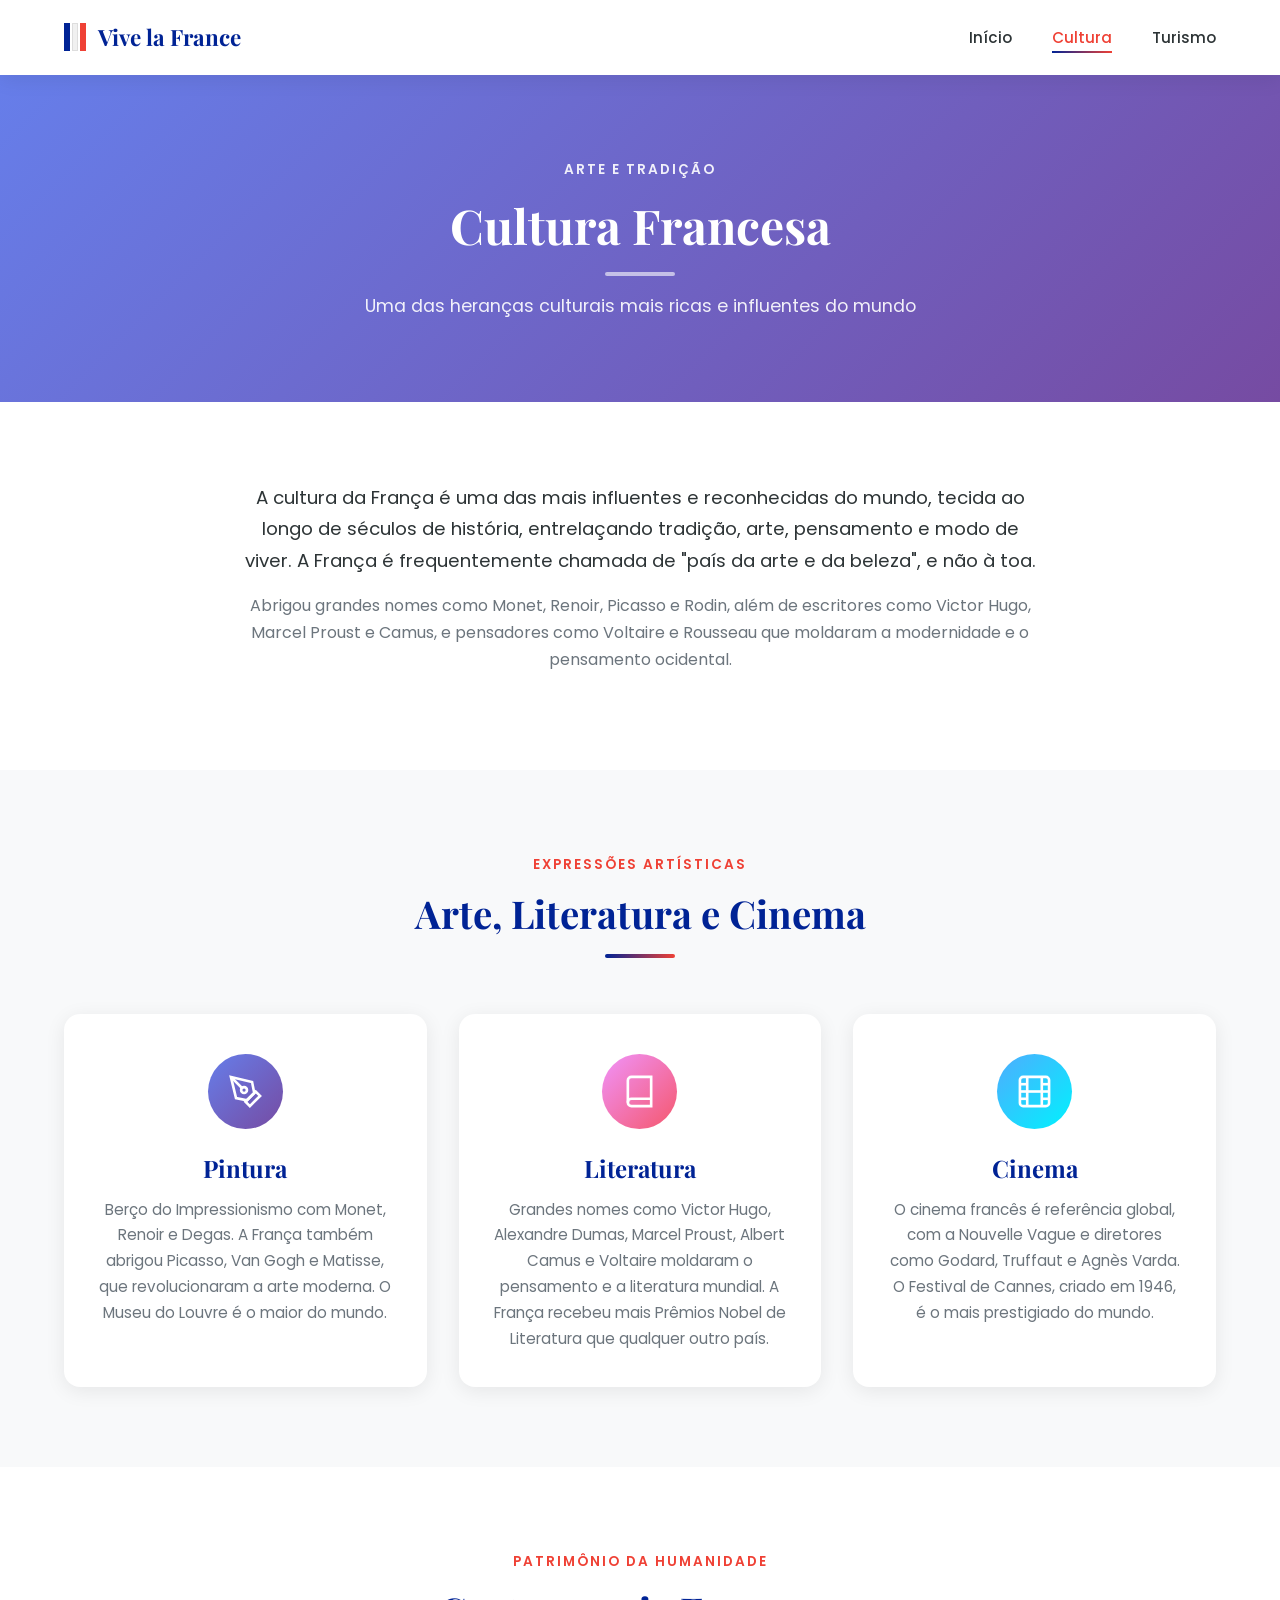
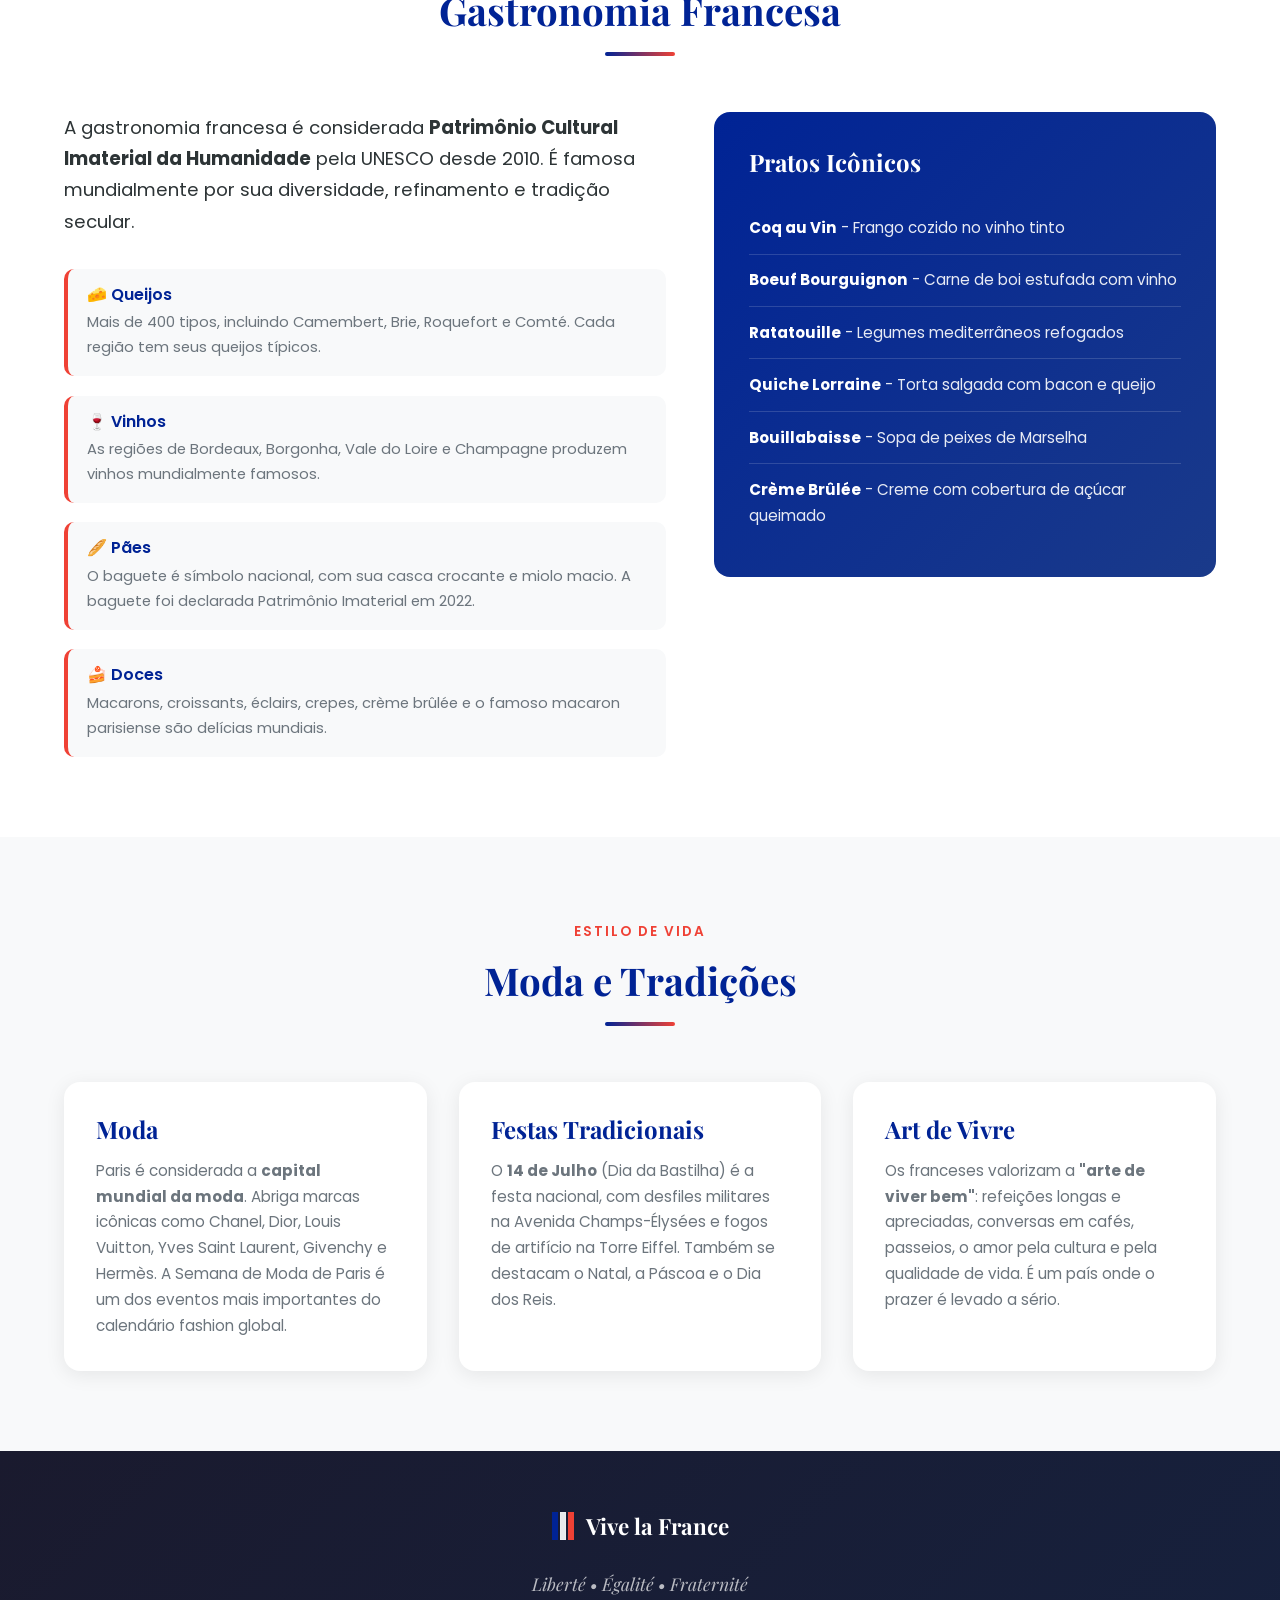
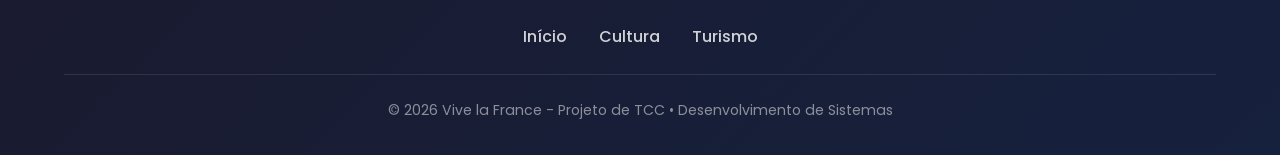
==== Depressão/cultura.html @ 51ecdbbf "Add files via upload" ====
<!DOCTYPE html>
<html lang="pt-BR">
<head>
    <meta charset="UTF-8">
    <meta http-equiv="X-UA-Compatible" content="IE=edge">
    <meta name="viewport" content="width=device-width, initial-scale=1.0">
    <title>Cultura Francesa - Vive la France</title>
    <link rel="stylesheet" href="index.css">
    <link href="https://fonts.googleapis.com/css2?family=Playfair+Display:wght@400;600;700&family=Poppins:wght@300;400;500;600&display=swap" rel="stylesheet">
</head>
<body>
    <!-- Navegação -->
    <nav class="navbar">
        <div class="nav-container">
            <div class="nav-logo">
                <div class="flag-stripes">
                    <span class="blue"></span>
                    <span class="white"></span>
                    <span class="red"></span>
                </div>
                <span class="logo-text">Vive la France</span>
            </div>
            <ul class="nav-menu">
                <li><a href="index.html">Início</a></li>
                <li><a href="cultura.html" class="active">Cultura</a></li>
                <li><a href="turismo.html">Turismo</a></li>
            </ul>
            <div class="hamburger">
                <span></span>
                <span></span>
                <span></span>
            </div>
        </div>
    </nav>

    <!-- Cabeçalho da página -->
    <header class="page-header cultura-header">
        <div class="container">
            <span class="section-tag">Arte e Tradição</span>
            <h1>Cultura Francesa</h1>
            <div class="divider"></div>
            <p class="page-subtitle">Uma das heranças culturais mais ricas e influentes do mundo</p>
        </div>
    </header>

    <!-- Introdução -->
    <section class="section">
        <div class="container">
            <div class="intro-text">
                <p class="lead">
                    A cultura da França é uma das mais influentes e reconhecidas do mundo, tecida ao longo 
                    de séculos de história, entrelaçando tradição, arte, pensamento e modo de viver. 
                    A França é frequentemente chamada de "país da arte e da beleza", e não à toa.
                </p>
                <p>
                    Abrigou grandes nomes como Monet, Renoir, Picasso e Rodin, além de escritores como 
                    Victor Hugo, Marcel Proust e Camus, e pensadores como Voltaire e Rousseau que moldaram 
                    a modernidade e o pensamento ocidental.
                </p>
            </div>
        </div>
    </section>

    <!-- Arte e Literatura -->
    <section class="section section-alt">
        <div class="container">
            <div class="section-header">
                <span class="section-tag">Expressões Artísticas</span>
                <h2>Arte, Literatura e Cinema</h2>
                <div class="divider"></div>
            </div>
            
            <div class="cultura-cards">
                <div class="cultura-card">
                    <div class="card-icon art-icon">
                        <svg viewBox="0 0 24 24" fill="none" stroke="currentColor" stroke-width="1.8">
                            <path d="M12 19l7-7 3 3-7 7-3-3z"/>
                            <path d="M18 13l-1.5-7.5L2 2l3.5 14.5L13 18l5-5z"/>
                            <path d="M2 2l7.586 7.586"/>
                            <circle cx="11" cy="11" r="2"/>
                        </svg>
                    </div>
                    <h3>Pintura</h3>
                    <p>Berço do Impressionismo com Monet, Renoir e Degas. A França também abrigou Picasso, 
                    Van Gogh e Matisse, que revolucionaram a arte moderna. O Museu do Louvre é o maior 
                    do mundo.</p>
                </div>
                
                <div class="cultura-card">
                    <div class="card-icon book-icon">
                        <svg viewBox="0 0 24 24" fill="none" stroke="currentColor" stroke-width="1.8">
                            <path d="M4 19.5A2.5 2.5 0 0 1 6.5 17H20"/>
                            <path d="M6.5 2H20v20H6.5A2.5 2.5 0 0 1 4 19.5v-15A2.5 2.5 0 0 1 6.5 2z"/>
                        </svg>
                    </div>
                    <h3>Literatura</h3>
                    <p>Grandes nomes como Victor Hugo, Alexandre Dumas, Marcel Proust, Albert Camus e 
                    Voltaire moldaram o pensamento e a literatura mundial. A França recebeu mais 
                    Prêmios Nobel de Literatura que qualquer outro país.</p>
                </div>
                
                <div class="cultura-card">
                    <div class="card-icon cinema-icon">
                        <svg viewBox="0 0 24 24" fill="none" stroke="currentColor" stroke-width="1.8">
                            <rect x="2" y="2" width="20" height="20" rx="2.18" ry="2.18"/>
                            <line x1="7" y1="2" x2="7" y2="22"/>
                            <line x1="17" y1="2" x2="17" y2="22"/>
                            <line x1="2" y1="12" x2="22" y2="12"/>
                            <line x1="2" y1="7" x2="7" y2="7"/>
                            <line x1="2" y1="17" x2="7" y2="17"/>
                            <line x1="17" y1="17" x2="22" y2="17"/>
                            <line x1="17" y1="7" x2="22" y2="7"/>
                        </svg>
                    </div>
                    <h3>Cinema</h3>
                    <p>O cinema francês é referência global, com a Nouvelle Vague e diretores como Godard, 
                    Truffaut e Agnès Varda. O Festival de Cannes, criado em 1946, é o mais prestigiado 
                    do mundo.</p>
                </div>
            </div>
        </div>
    </section>

    <!-- Gastronomia -->
    <section class="section gastronomia">
        <div class="container">
            <div class="section-header">
                <span class="section-tag">Patrimônio da Humanidade</span>
                <h2>Gastronomia Francesa</h2>
                <div class="divider"></div>
            </div>
            
            <div class="gastronomia-grid">
                <div class="gastronomia-text">
                    <p class="lead">
                        A gastronomia francesa é considerada <strong>Patrimônio Cultural Imaterial da Humanidade</strong> 
                        pela UNESCO desde 2010. É famosa mundialmente por sua diversidade, refinamento e 
                        tradição secular.
                    </p>
                    
                    <div class="gastronomia-lista">
                        <div class="gastro-item">
                            <h4>🧀 Queijos</h4>
                            <p>Mais de 400 tipos, incluindo Camembert, Brie, Roquefort e Comté. Cada região tem seus queijos típicos.</p>
                        </div>
                        <div class="gastro-item">
                            <h4>🍷 Vinhos</h4>
                            <p>As regiões de Bordeaux, Borgonha, Vale do Loire e Champagne produzem vinhos mundialmente famosos.</p>
                        </div>
                        <div class="gastro-item">
                            <h4>🥖 Pães</h4>
                            <p>O baguete é símbolo nacional, com sua casca crocante e miolo macio. A baguete foi declarada Patrimônio Imaterial em 2022.</p>
                        </div>
                        <div class="gastro-item">
                            <h4>🍰 Doces</h4>
                            <p>Macarons, croissants, éclairs, crepes, crème brûlée e o famoso macaron parisiense são delícias mundiais.</p>
                        </div>
                    </div>
                </div>
                
                <div class="gastronomia-highlight">
                    <div class="highlight-card">
                        <h3>Pratos Icônicos</h3>
                        <ul class="pratos-lista">
                            <li><strong>Coq au Vin</strong> - Frango cozido no vinho tinto</li>
                            <li><strong>Boeuf Bourguignon</strong> - Carne de boi estufada com vinho</li>
                            <li><strong>Ratatouille</strong> - Legumes mediterrâneos refogados</li>
                            <li><strong>Quiche Lorraine</strong> - Torta salgada com bacon e queijo</li>
                            <li><strong>Bouillabaisse</strong> - Sopa de peixes de Marselha</li>
                            <li><strong>Crème Brûlée</strong> - Creme com cobertura de açúcar queimado</li>
                        </ul>
                    </div>
                </div>
            </div>
        </div>
    </section>

    <!-- Moda e Tradições -->
    <section class="section section-alt">
        <div class="container">
            <div class="section-header">
                <span class="section-tag">Estilo de Vida</span>
                <h2>Moda e Tradições</h2>
                <div class="divider"></div>
            </div>
            
            <div class="tradicacoes-grid">
                <div class="tradicao-card">
                    <h3>Moda</h3>
                    <p>Paris é considerada a <strong>capital mundial da moda</strong>. Abriga marcas icônicas como 
                    Chanel, Dior, Louis Vuitton, Yves Saint Laurent, Givenchy e Hermès. A Semana de Moda 
                    de Paris é um dos eventos mais importantes do calendário fashion global.</p>
                </div>
                
                <div class="tradicao-card">
                    <h3>Festas Tradicionais</h3>
                    <p>O <strong>14 de Julho</strong> (Dia da Bastilha) é a festa nacional, com desfiles militares 
                    na Avenida Champs-Élysées e fogos de artifício na Torre Eiffel. Também se destacam o 
                    Natal, a Páscoa e o Dia dos Reis.</p>
                </div>
                
                <div class="tradicao-card">
                    <h3>Art de Vivre</h3>
                    <p>Os franceses valorizam a <strong>"arte de viver bem"</strong>: refeições longas e apreciadas, 
                    conversas em cafés, passeios, o amor pela cultura e pela qualidade de vida. 
                    É um país onde o prazer é levado a sério.</p>
                </div>
            </div>
        </div>
    </section>

    <!-- Rodapé -->
    <footer class="footer">
        <div class="container">
            <div class="footer-content">
                <div class="footer-logo">
                    <div class="flag-stripes">
                        <span class="blue"></span>
                        <span class="white"></span>
                        <span class="red"></span>
                    </div>
                    <span class="logo-text">Vive la France</span>
                </div>
                <p class="footer-motto">Liberté • Égalité • Fraternité</p>
                <div class="footer-links">
                    <a href="index.html">Início</a>
                    <a href="cultura.html">Cultura</a>
                    <a href="turismo.html">Turismo</a>
                </div>
                <p class="footer-copy">&copy; 2026 Vive la France - Projeto de TCC • Desenvolvimento de Sistemas</p>
            </div>
        </div>
    </footer>

    <script>
        const hamburger = document.querySelector('.hamburger');
        const navMenu = document.querySelector('.nav-menu');
        
        hamburger.addEventListener('click', () => {
            hamburger.classList.toggle('active');
            navMenu.classList.toggle('active');
        });

        document.querySelectorAll('.nav-menu a').forEach(link => {
            link.addEventListener('click', () => {
                hamburger.classList.remove('active');
                navMenu.classList.remove('active');
            });
        });

        const observerOptions = { threshold: 0.1, rootMargin: '0px 0px -50px 0px' };
        const observer = new IntersectionObserver((entries) => {
            entries.forEach(entry => {
                if (entry.isIntersecting) {
                    entry.target.style.opacity = '1';
                    entry.target.style.transform = 'translateY(0)';
                }
            });
        }, observerOptions);

        document.querySelectorAll('.section').forEach(section => {
            section.style.opacity = '0';
            section.style.transform = 'translateY(30px)';
            section.style.transition = 'opacity 0.8s ease, transform 0.8s ease';
            observer.observe(section);
        });
    </script>
</body>
</html>
---- Depressão/index.css ----
/* ============================================
   VARIÁVEIS E RESET
   ============================================ */
:root {
    --azul-franca: #002395;
    --azul-claro: #1a3a8a;
    --vermelho-franca: #EF4135;
    --vermelho-escuro: #c1351d;
    --branco: #FFFFFF;
    --cinza-claro: #f8f9fa;
    --cinza-medio: #e9ecef;
    --cinza-texto: #6c757d;
    --texto-escuro: #2d3436;
    --sombra: 0 10px 40px rgba(0, 0, 0, 0.1);
    --sombra-leve: 0 4px 20px rgba(0, 0, 0, 0.08);
    --transicao: all 0.4s cubic-bezier(0.4, 0, 0.2, 1);
}

* {
    margin: 0;
    padding: 0;
    box-sizing: border-box;
}

html {
    scroll-behavior: smooth;
}

body {
    font-family: 'Poppins', sans-serif;
    color: var(--texto-escuro);
    background-color: var(--branco);
    line-height: 1.7;
    overflow-x: hidden;
}

.container {
    max-width: 1200px;
    margin: 0 auto;
    padding: 0 24px;
}

/* ============================================
   TIPOGRAFIA
   ============================================ */
h1, h2, h3, h4 {
    font-family: 'Playfair Display', serif;
    font-weight: 700;
    line-height: 1.3;
    color: var(--azul-franca);
}

h1 { font-size: 3.8rem; }
h2 { font-size: 2.4rem; margin-bottom: 0.5rem; }
h3 { font-size: 1.5rem; }
h4 { font-size: 1.1rem; }

p {
    color: var(--cinza-texto);
    margin-bottom: 1rem;
}

.lead {
    font-size: 1.15rem;
    color: var(--texto-escuro);
    font-weight: 400;
}

/* ============================================
   NAVEGAÇÃO
   ============================================ */
.navbar {
    position: fixed;
    top: 0;
    left: 0;
    right: 0;
    z-index: 1000;
    background: rgba(255, 255, 255, 0.98);
    backdrop-filter: blur(10px);
    box-shadow: var(--sombra-leve);
    transition: var(--transicao);
}

.nav-container {
    max-width: 1200px;
    margin: 0 auto;
    padding: 0 24px;
    display: flex;
    justify-content: space-between;
    align-items: center;
    height: 75px;
}

.nav-logo {
    display: flex;
    align-items: center;
    gap: 12px;
    text-decoration: none;
}

.flag-stripes {
    display: flex;
    gap: 2px;
}

.flag-stripes span {
    width: 6px;
    height: 28px;
    display: block;
}

.flag-stripes .blue { background: var(--azul-franca); }
.flag-stripes .white { background: #f0f0f0; border: 1px solid #ddd; }
.flag-stripes .red { background: var(--vermelho-franca); }

.logo-text {
    font-family: 'Playfair Display', serif;
    font-size: 1.4rem;
    font-weight: 700;
    color: var(--azul-franca);
}

.nav-menu {
    display: flex;
    list-style: none;
    gap: 2.5rem;
    align-items: center;
}

.nav-menu a {
    text-decoration: none;
    color: var(--texto-escuro);
    font-weight: 500;
    font-size: 0.95rem;
    position: relative;
    padding: 5px 0;
    transition: var(--transicao);
}

.nav-menu a::after {
    content: '';
    position: absolute;
    bottom: 0;
    left: 0;
    width: 0;
    height: 2px;
    background: linear-gradient(90deg, var(--azul-franca), var(--vermelho-franca));
    transition: var(--transicao);
}

.nav-menu a:hover,
.nav-menu a.active {
    color: var(--vermelho-franca);
}

.nav-menu a:hover::after,
.nav-menu a.active::after {
    width: 100%;
}

.hamburger {
    display: none;
    flex-direction: column;
    gap: 5px;
    cursor: pointer;
    padding: 5px;
}

.hamburger span {
    width: 28px;
    height: 3px;
    background: var(--azul-franca);
    border-radius: 3px;
    transition: var(--transicao);
}

.hamburger.active span:nth-child(1) {
    transform: rotate(45deg) translate(6px, 6px);
}

.hamburger.active span:nth-child(2) {
    opacity: 0;
}

.hamburger.active span:nth-child(3) {
    transform: rotate(-45deg) translate(6px, -6px);
}

/* ============================================
   HERO - PÁGINA INICIAL
   ============================================ */
.hero {
    position: relative;
    height: 100vh;
    min-height: 650px;
    display: flex;
    align-items: center;
    justify-content: center;
    text-align: center;
    overflow: hidden;
    margin-top: 75px;
}

.hero-bg {
    position: absolute;
    top: 0;
    left: 0;
    right: 0;
    bottom: 0;
    background: linear-gradient(135deg, var(--azul-franca) 0%, var(--azul-claro) 50%, var(--vermelho-franca) 100%);
    z-index: 1;
}

.hero-pattern {
    position: absolute;
    top: 0;
    left: 0;
    right: 0;
    bottom: 0;
    background-image: url("data:image/svg+xml,%3Csvg width='60' height='60' viewBox='0 0 60 60' xmlns='http://www.w3.org/2000/svg'%3E%3Cg fill='none' fill-rule='evenodd'%3E%3Cg fill='%23ffffff' fill-opacity='0.08'%3E%3Cpath d='M36 34v-4h-2v4h-4v2h4v4h2v-4h4v-2h-4zm0-30V0h-2v4h-4v2h4v4h2V6h4V4h-4zM6 34v-4H4v4H0v2h4v4h2v-4h4v-2H6zM6 4V0H4v4H0v2h4v4h2V6h4V4H6z'/%3E%3C/g%3E%3C/g%3E%3C/svg%3E");
    z-index: 2;
}

.hero-content {
    position: relative;
    z-index: 3;
    color: var(--branco);
    padding: 0 24px;
    max-width: 800px;
    animation: fadeInUp 1s ease;
}

.hero-eyebrow {
    font-family: 'Playfair Display', serif;
    font-size: 1.2rem;
    font-style: italic;
    opacity: 0.9;
    margin-bottom: 1rem;
    letter-spacing: 2px;
}

.hero h1 {
    color: var(--branco);
    font-size: 5rem;
    margin-bottom: 0.5rem;
    text-shadow: 0 4px 20px rgba(0, 0, 0, 0.2);
}

.hero-motto {
    font-family: 'Playfair Display', serif;
    font-size: 1.6rem;
    font-style: italic;
    color: var(--branco);
    opacity: 0.95;
    margin-bottom: 1.5rem;
    letter-spacing: 1px;
}

.hero-description {
    font-size: 1.15rem;
    color: var(--branco);
    opacity: 0.9;
    margin-bottom: 2.5rem;
    max-width: 600px;
    margin-left: auto;
    margin-right: auto;
}

.hero-buttons {
    display: flex;
    gap: 1rem;
    justify-content: center;
    flex-wrap: wrap;
}

.btn {
    display: inline-block;
    padding: 14px 36px;
    border-radius: 50px;
    text-decoration: none;
    font-weight: 500;
    font-size: 1rem;
    transition: var(--transicao);
    cursor: pointer;
    border: 2px solid transparent;
}

.btn-primary {
    background: var(--branco);
    color: var(--azul-franca);
}

.btn-primary:hover {
    transform: translateY(-3px);
    box-shadow: 0 10px 30px rgba(0, 0, 0, 0.2);
}

.btn-outline {
    background: transparent;
    color: var(--branco);
    border-color: var(--branco);
}

.btn-outline:hover {
    background: var(--branco);
    color: var(--azul-franca);
    transform: translateY(-3px);
}

.scroll-indicator {
    position: absolute;
    bottom: 30px;
    left: 50%;
    transform: translateX(-50%);
    z-index: 3;
    animation: bounce 2s infinite;
}

.scroll-indicator span {
    display: block;
    width: 25px;
    height: 40px;
    border: 2px solid var(--branco);
    border-radius: 25px;
    position: relative;
}

.scroll-indicator span::before {
    content: '';
    position: absolute;
    top: 8px;
    left: 50%;
    transform: translateX(-50%);
    width: 4px;
    height: 8px;
    background: var(--branco);
    border-radius: 2px;
    animation: scroll 1.5s infinite;
}

/* ============================================
   CABEÇALHOS DAS OUTRAS PÁGINAS
   ============================================ */
.page-header {
    margin-top: 75px;
    padding: 5rem 0 4rem;
    text-align: center;
    position: relative;
    overflow: hidden;
}

.cultura-header {
    background: linear-gradient(135deg, #667eea 0%, #764ba2 100%);
}

.turismo-header {
    background: linear-gradient(135deg, #11998e 0%, #38ef7d 100%);
}

.page-header .section-tag {
    color: rgba(255, 255, 255, 0.9);
}

.page-header h1 {
    color: var(--branco);
    font-size: 3rem;
}

.page-header .divider {
    background: var(--branco);
    opacity: 0.6;
}

.page-subtitle {
    color: rgba(255, 255, 255, 0.9);
    font-size: 1.1rem;
    margin-top: 1rem;
    max-width: 600px;
    margin-left: auto;
    margin-right: auto;
}

/* ============================================
   SEÇÕES GERAIS
   ============================================ */
.section {
    padding: 5rem 0;
}

.section-alt {
    background: var(--cinza-claro);
}

.section-header {
    text-align: center;
    margin-bottom: 3.5rem;
}

.section-tag {
    display: inline-block;
    font-size: 0.85rem;
    font-weight: 600;
    text-transform: uppercase;
    letter-spacing: 2px;
    color: var(--vermelho-franca);
    margin-bottom: 0.8rem;
}

.divider {
    width: 70px;
    height: 4px;
    background: linear-gradient(90deg, var(--azul-franca), var(--vermelho-franca));
    margin: 1rem auto;
    border-radius: 2px;
}

.divider-left {
    width: 60px;
    height: 3px;
    background: linear-gradient(90deg, var(--azul-franca), var(--vermelho-franca));
    margin: 0.8rem 0 1.5rem;
    border-radius: 2px;
}

.intro-text {
    max-width: 800px;
    margin: 0 auto;
    text-align: center;
}

/* ============================================
   SOBRE - PÁGINA INICIAL
   ============================================ */
.sobre-grid {
    display: grid;
    grid-template-columns: 1.2fr 1fr;
    gap: 4rem;
    align-items: center;
}

.dados-pais {
    display: grid;
    grid-template-columns: 1fr 1fr;
    gap: 1.2rem;
}

.dado-card {
    display: flex;
    align-items: center;
    gap: 1rem;
    padding: 1.3rem;
    background: var(--branco);
    border-radius: 12px;
    box-shadow: var(--sombra-leve);
    border-left: 4px solid var(--azul-franca);
    transition: var(--transicao);
}

.dado-card:hover {
    transform: translateY(-5px);
    box-shadow: var(--sombra);
    border-left-color: var(--vermelho-franca);
}

.dado-icon {
    width: 45px;
    height: 45px;
    min-width: 45px;
    background: linear-gradient(135deg, var(--azul-franca), var(--vermelho-franca));
    border-radius: 10px;
    display: flex;
    align-items: center;
    justify-content: center;
    color: var(--branco);
}

.dado-icon svg {
    width: 22px;
    height: 22px;
}

.dado-info h4 {
    color: var(--cinza-texto);
    font-size: 0.8rem;
    text-transform: uppercase;
    letter-spacing: 0.5px;
    margin-bottom: 0.2rem;
    font-family: 'Poppins', sans-serif;
    font-weight: 500;
}

.dado-info p {
    margin: 0;
    color: var(--texto-escuro);
    font-weight: 600;
    font-size: 1.05rem;
}

/* ============================================
   TIMELINE DE HISTÓRIA
   ============================================ */
.timeline {
    position: relative;
    max-width: 900px;
    margin: 0 auto;
}

.timeline::before {
    content: '';
    position: absolute;
    left: 50%;
    transform: translateX(-50%);
    width: 3px;
    height: 100%;
    background: linear-gradient(180deg, var(--azul-franca), var(--vermelho-franca));
}

.timeline-item {
    position: relative;
    width: 50%;
    padding: 0 2.5rem 3rem;
}

.timeline-item.left {
    left: 0;
    text-align: right;
}

.timeline-item.right {
    left: 50%;
}

.timeline-item::before {
    content: '';
    position: absolute;
    top: 15px;
    width: 18px;
    height: 18px;
    background: var(--branco);
    border: 4px solid var(--azul-franca);
    border-radius: 50%;
    z-index: 1;
}

.timeline-item.left::before {
    right: -9px;
}

.timeline-item.right::before {
    left: -9px;
}

.timeline-content {
    background: var(--branco);
    padding: 1.8rem;
    border-radius: 12px;
    box-shadow: var(--sombra-leve);
    transition: var(--transicao);
}

.timeline-content:hover {
    transform: translateY(-5px);
    box-shadow: var(--sombra);
}

.timeline-year {
    display: inline-block;
    font-family: 'Playfair Display', serif;
    font-size: 1.5rem;
    font-weight: 700;
    color: var(--vermelho-franca);
    margin-bottom: 0.5rem;
}

.timeline-content h3 {
    font-size: 1.25rem;
    margin-bottom: 0.5rem;
}

.timeline-content p {
    margin: 0;
    font-size: 0.95rem;
}

/* ============================================
   CARDS DE EXPLORAÇÃO
   ============================================ */
.explore-cards {
    display: grid;
    grid-template-columns: 1fr 1fr;
    gap: 2rem;
}

.explore-card {
    position: relative;
    height: 320px;
    border-radius: 16px;
    overflow: hidden;
    text-decoration: none;
    color: var(--branco);
    display: flex;
    align-items: flex-end;
    transition: var(--transicao);
}

.explore-card:hover {
    transform: translateY(-8px);
    box-shadow: 0 20px 50px rgba(0, 0, 0, 0.2);
}

.cultura-card {
    background: linear-gradient(135deg, #667eea 0%, #764ba2 100%);
}

.turismo-card {
    background: linear-gradient(135deg, #f093fb 0%, #f5576c 100%);
}

.explore-overlay {
    position: absolute;
    top: 0;
    left: 0;
    right: 0;
    bottom: 0;
    background: url("data:image/svg+xml,%3Csvg width='60' height='60' viewBox='0 0 60 60' xmlns='http://www.w3.org/2000/svg'%3E%3Cg fill='none' fill-rule='evenodd'%3E%3Cg fill='%23ffffff' fill-opacity='0.08'%3E%3Cpath d='M36 34v-4h-2v4h-4v2h4v4h2v-4h4v-2h-4zm0-30V0h-2v4h-4v2h4v4h2V6h4V4h-4zM6 34v-4H4v4H0v2h4v4h2v-4h4v-2H6zM6 4V0H4v4H0v2h4v4h2V6h4V4H6z'/%3E%3C/g%3E%3C/g%3E%3C/svg%3E");
}

.explore-content {
    position: relative;
    z-index: 2;
    padding: 2.5rem;
}

.explore-icon {
    width: 60px;
    height: 60px;
    background: rgba(255, 255, 255, 0.2);
    border-radius: 50%;
    display: flex;
    align-items: center;
    justify-content: center;
    margin-bottom: 1.2rem;
    backdrop-filter: blur(10px);
}

.explore-icon svg {
    width: 28px;
    height: 28px;
    color: var(--branco);
}

.explore-content h3 {
    color: var(--branco);
    font-size: 1.8rem;
    margin-bottom: 0.5rem;
}

.explore-content p {
    color: rgba(255, 255, 255, 0.9);
    margin-bottom: 1rem;
}

.explore-link {
    display: inline-block;
    font-weight: 500;
    color: var(--branco);
    transition: var(--transicao);
}

.explore-card:hover .explore-link {
    transform: translateX(5px);
}

/* ============================================
   CULTURA - CARDS
   ============================================ */
.cultura-cards {
    display: grid;
    grid-template-columns: repeat(3, 1fr);
    gap: 2rem;
}

.cultura-card {
    background: var(--branco);
    padding: 2.2rem;
    border-radius: 16px;
    box-shadow: var(--sombra-leve);
    text-align: center;
    transition: var(--transicao);
    border-top: 4px solid transparent;
}

.cultura-card:hover {
    transform: translateY(-8px);
    box-shadow: var(--sombra);
    border-top-color: var(--vermelho-franca);
}

.card-icon {
    width: 75px;
    height: 75px;
    margin: 0 auto 1.5rem;
    border-radius: 50%;
    display: flex;
    align-items: center;
    justify-content: center;
    color: var(--branco);
}

.card-icon svg {
    width: 35px;
    height: 35px;
}

.art-icon { background: linear-gradient(135deg, #667eea, #764ba2); }
.book-icon { background: linear-gradient(135deg, #f093fb, #f5576c); }
.cinema-icon { background: linear-gradient(135deg, #4facfe, #00f2fe); }

.cultura-card h3 {
    margin-bottom: 0.8rem;
}

.cultura-card p {
    margin: 0;
    font-size: 0.95rem;
}

/* ============================================
   GASTRONOMIA
   ============================================ */
.gastronomia-grid {
    display: grid;
    grid-template-columns: 1.2fr 1fr;
    gap: 3rem;
    align-items: start;
}

.gastronomia-lista {
    margin-top: 2rem;
    display: grid;
    gap: 1.2rem;
}

.gastro-item {
    padding: 1rem 1.2rem;
    background: var(--cinza-claro);
    border-radius: 10px;
    border-left: 4px solid var(--vermelho-franca);
    transition: var(--transicao);
}

.gastro-item:hover {
    transform: translateX(5px);
    background: var(--cinza-medio);
}

.gastro-item h4 {
    color: var(--azul-franca);
    margin-bottom: 0.3rem;
    font-family: 'Poppins', sans-serif;
    font-size: 1rem;
    font-weight: 600;
}

.gastro-item p {
    margin: 0;
    font-size: 0.92rem;
}

.highlight-card {
    background: linear-gradient(135deg, var(--azul-franca), var(--azul-claro));
    padding: 2.2rem;
    border-radius: 16px;
    color: var(--branco);
    position: sticky;
    top: 100px;
}

.highlight-card h3 {
    color: var(--branco);
    font-size: 1.5rem;
    margin-bottom: 1.5rem;
}

.pratos-lista {
    list-style: none;
}

.pratos-lista li {
    padding: 0.8rem 0;
    border-bottom: 1px solid rgba(255, 255, 255, 0.15);
    color: rgba(255, 255, 255, 0.9);
    font-size: 0.95rem;
}

.pratos-lista li:last-child {
    border-bottom: none;
}

.pratos-lista strong {
    color: var(--branco);
}

/* ============================================
   TRADIÇÕES
   ============================================ */
.tradicacoes-grid {
    display: grid;
    grid-template-columns: repeat(3, 1fr);
    gap: 2rem;
}

.tradicao-card {
    background: var(--branco);
    padding: 2rem;
    border-radius: 16px;
    box-shadow: var(--sombra-leve);
    transition: var(--transicao);
    position: relative;
    overflow: hidden;
}

.tradicao-card::before {
    content: '';
    position: absolute;
    top: 0;
    left: 0;
    width: 100%;
    height: 4px;
    background: linear-gradient(90deg, var(--azul-franca), var(--vermelho-franca));
    transform: scaleX(0);
    transition: var(--transicao);
}

.tradicao-card:hover::before {
    transform: scaleX(1);
}

.tradicao-card:hover {
    transform: translateY(-5px);
    box-shadow: var(--sombra);
}

.tradicao-card h3 {
    margin-bottom: 0.8rem;
}

.tradicao-card p {
    margin: 0;
    font-size: 0.95rem;
}

/* ============================================
   PONTOS TURÍSTICOS
   ============================================ */
.ponto-grid {
    display: grid;
    grid-template-columns: 1fr 1fr;
    gap: 3rem;
    align-items: center;
}

.ponto-grid.reverse {
    direction: rtl;
}

.ponto-grid.reverse > * {
    direction: ltr;
}

.ponto-imagem {
    position: relative;
    height: 380px;
    border-radius: 20px;
    display: flex;
    align-items: center;
    justify-content: center;
    overflow: hidden;
    box-shadow: var(--sombra);
}

.eiffel-bg { background: linear-gradient(135deg, #e8f4f8, #d4e8f0); }
.louvre-bg { background: linear-gradient(135deg, #f5f0e8, #ebe0cc); }
.versailles-bg { background: linear-gradient(135deg, #fff8e1, #ffecb3); }
.mont-bg { background: linear-gradient(135deg, #e3f2fd, #bbdefb); }
.riviera-bg { background: linear-gradient(135deg, #fff3e0, #ffe0b2); }
.lavanda-bg { background: linear-gradient(135deg, #f3e5f5, #e1bee7); }

.ponto-svg {
    width: 80%;
    height: 80%;
    max-width: 350px;
}

.ponto-numero {
    position: absolute;
    top: 20px;
    left: 25px;
    font-family: 'Playfair Display', serif;
    font-size: 3.5rem;
    font-weight: 700;
    color: var(--branco);
    opacity: 0.4;
    text-shadow: 0 2px 10px rgba(0, 0, 0, 0.1);
    line-height: 1;
}

.ponto-conteudo h2 {
    color: var(--azul-franca);
}

.ponto-dados {
    display: grid;
    grid-template-columns: repeat(3, 1fr);
    gap: 1rem;
    margin-top: 1.8rem;
    padding-top: 1.5rem;
    border-top: 2px solid var(--cinza-medio);
}

.ponto-dados .dado {
    text-align: center;
    padding: 0.8rem;
    background: var(--cinza-claro);
    border-radius: 10px;
    transition: var(--transicao);
}

.ponto-dados .dado:hover {
    background: var(--cinza-medio);
    transform: translateY(-3px);
}

.ponto-dados .dado span {
    font-size: 1.4rem;
    display: block;
    margin-bottom: 0.3rem;
}

.ponto-dados .dado strong {
    color: var(--azul-franca);
    font-size: 0.85rem;
    font-weight: 600;
}

/* ============================================
   RODAPÉ
   ============================================ */
.footer {
    background: linear-gradient(135deg, #1a1a2e 0%, #16213e 100%);
    color: var(--branco);
    padding: 3.5rem 0 2rem;
}

.footer-content {
    text-align: center;
}

.footer-logo {
    display: flex;
    align-items: center;
    justify-content: center;
    gap: 12px;
    margin-bottom: 1.5rem;
}

.footer-logo .logo-text {
    color: var(--branco);
}

.footer-logo .flag-stripes .white {
    border-color: rgba(255, 255, 255, 0.2);
    background: rgba(255, 255, 255, 0.9);
}

.footer-motto {
    font-family: 'Playfair Display', serif;
    font-style: italic;
    font-size: 1.1rem;
    color: rgba(255, 255, 255, 0.7);
    margin-bottom: 1.5rem;
}

.footer-links {
    display: flex;
    justify-content: center;
    gap: 2rem;
    margin-bottom: 1.5rem;
}

.footer-links a {
    color: rgba(255, 255, 255, 0.8);
    text-decoration: none;
    font-weight: 500;
    transition: var(--transicao);
}

.footer-links a:hover {
    color: var(--branco);
    transform: translateY(-2px);
}

.footer-copy {
    color: rgba(255, 255, 255, 0.5);
    font-size: 0.88rem;
    margin: 0;
    padding-top: 1.5rem;
    border-top: 1px solid rgba(255, 255, 255, 0.1);
}

/* ============================================
   ANIMAÇÕES
   ============================================ */
@keyframes fadeInUp {
    from {
        opacity: 0;
        transform: translateY(30px);
    }
    to {
        opacity: 1;
        transform: translateY(0);
    }
}

@keyframes bounce {
    0%, 20%, 50%, 80%, 100% {
        transform: translateX(-50%) translateY(0);
    }
    40% {
        transform: translateX(-50%) translateY(-10px);
    }
    60% {
        transform: translateX(-50%) translateY(-5px);
    }
}

@keyframes scroll {
    0% {
        opacity: 1;
        transform: translateX(-50%) translateY(0);
    }
    100% {
        opacity: 0;
        transform: translateX(-50%) translateY(15px);
    }
}

/* ============================================
   RESPONSIVO
   ============================================ */
@media (max-width: 1024px) {
    h1 { font-size: 3rem; }
    .hero h1 { font-size: 4rem; }
    
    .sobre-grid,
    .gastronomia-grid,
    .ponto-grid {
        grid-template-columns: 1fr;
        gap: 2.5rem;
    }
    
    .ponto-grid.reverse {
        direction: ltr;
    }
    
    .cultura-cards,
    .tradicacoes-grid {
        grid-template-columns: repeat(2, 1fr);
    }
    
    .explore-cards {
        grid-template-columns: 1fr;
    }
    
    .highlight-card {
        position: static;
    }
}

@media (max-width: 768px) {
    .hamburger {
        display: flex;
    }
    
    .nav-menu {
        position: fixed;
        top: 75px;
        left: 0;
        right: 0;
        background: var(--branco);
        flex-direction: column;
        gap: 0;
        padding: 1rem 0;
        box-shadow: var(--sombra);
        transform: translateY(-150%);
        transition: var(--transicao);
    }
    
    .nav-menu.active {
        transform: translateY(0);
    }
    
    .nav-menu li {
        width: 100%;
        text-align: center;
    }
    
    .nav-menu a {
        display: block;
        padding: 1rem;
    }
    
    .hero {
        height: auto;
        min-height: 100vh;
        padding: 4rem 0;
    }
    
    .hero h1 { font-size: 3rem; }
    .hero-motto { font-size: 1.2rem; }
    
    .page-header h1 { font-size: 2.2rem; }
    
    .section { padding: 3.5rem 0; }
    
    .timeline::before {
        left: 20px;
    }
    
    .timeline-item {
        width: 100%;
        left: 0 !important;
        text-align: left !important;
        padding-left: 3.5rem;
        padding-right: 0;
    }
    
    .timeline-item::before {
        left: 11px !important;
        right: auto !important;
    }
    
    .dados-pais {
        grid-template-columns: 1fr 1fr;
    }
    
    .cultura-cards,
    .tradicacoes-grid {
        grid-template-columns: 1fr;
    }
    
    .ponto-imagem {
        height: 280px;
    }
    
    .ponto-dados {
        grid-template-columns: 1fr;
    }
    
    .hero-buttons {
        flex-direction: column;
        align-items: center;
    }
    
    .btn {
        width: 100%;
        max-width: 280px;
        text-align: center;
    }
}

@media (max-width: 480px) {
    .hero h1 { font-size: 2.4rem; }
    h2 { font-size: 1.9rem; }
    
    .dados-pais {
        grid-template-columns: 1fr;
    }
    
    .footer-links {
        flex-direction: column;
        gap: 0.8rem;
    }
    
    .ponto-numero {
        font-size: 2.5rem;
    }
}
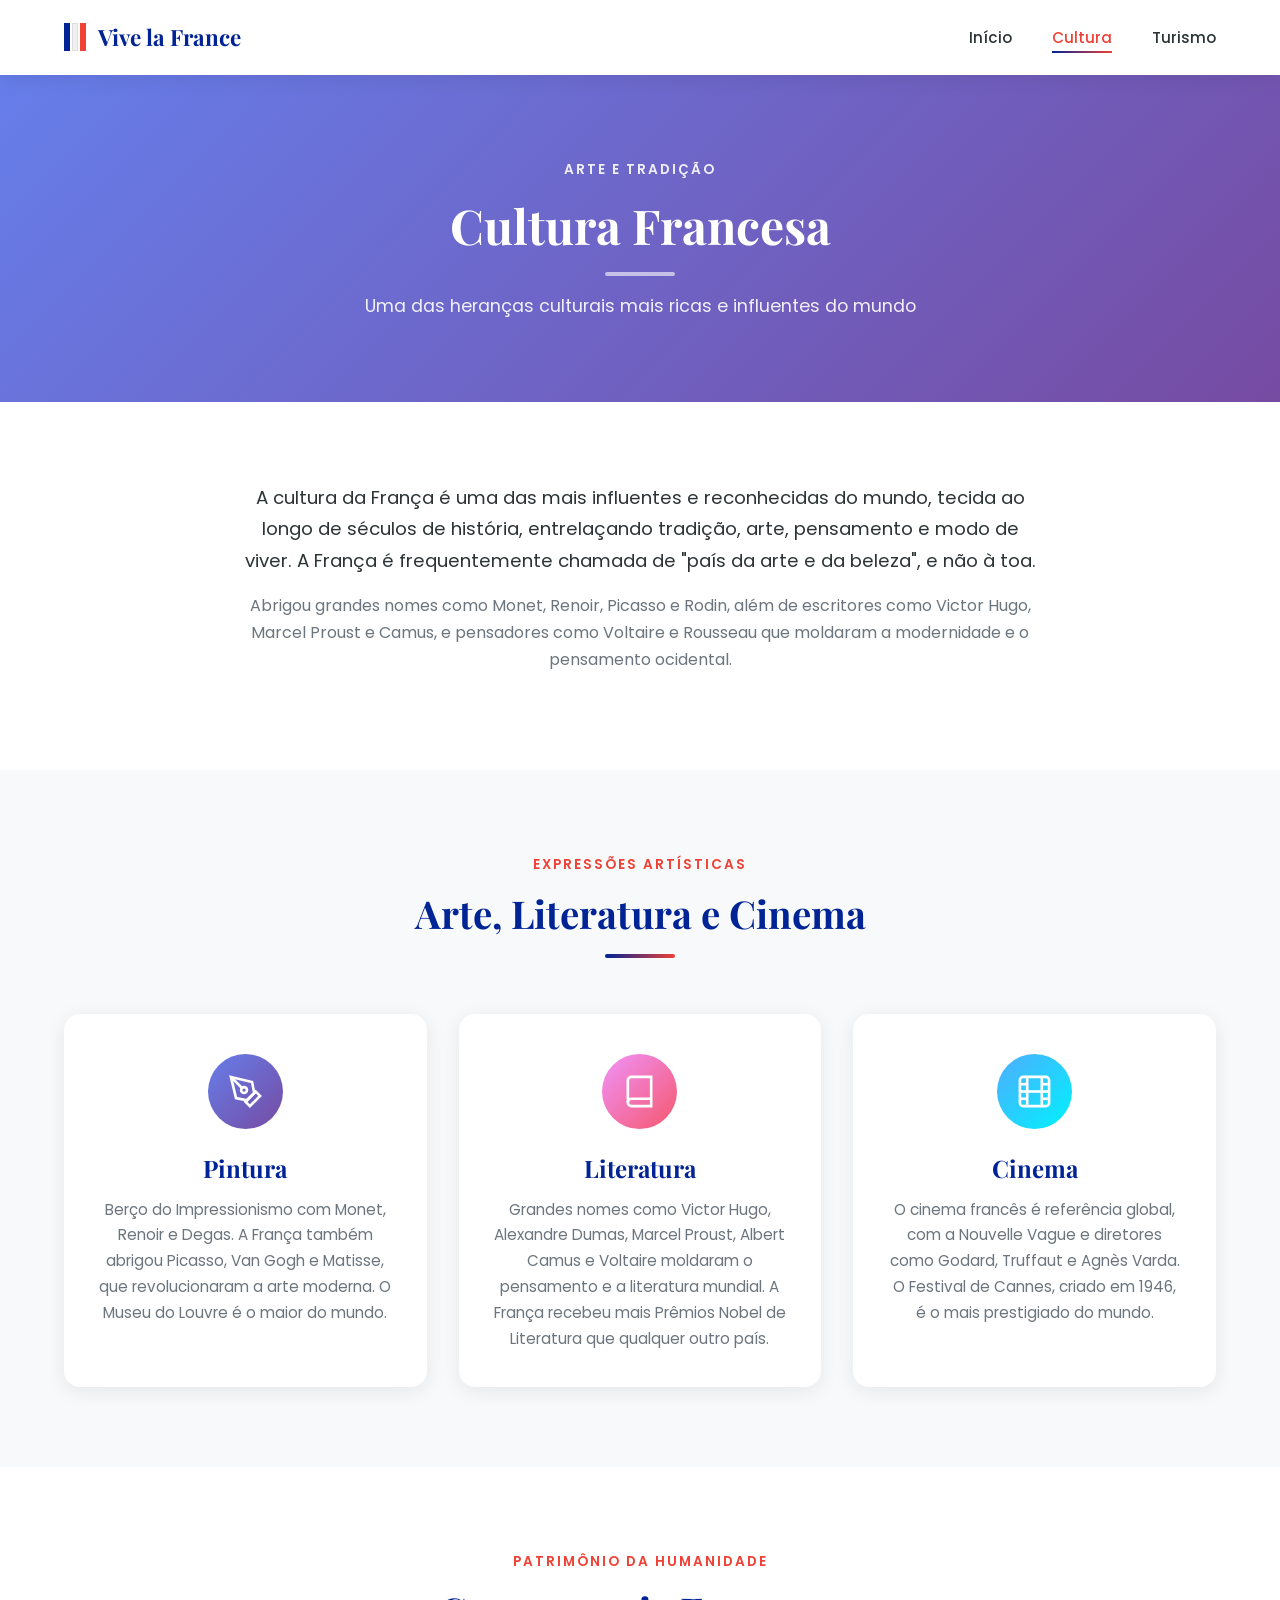
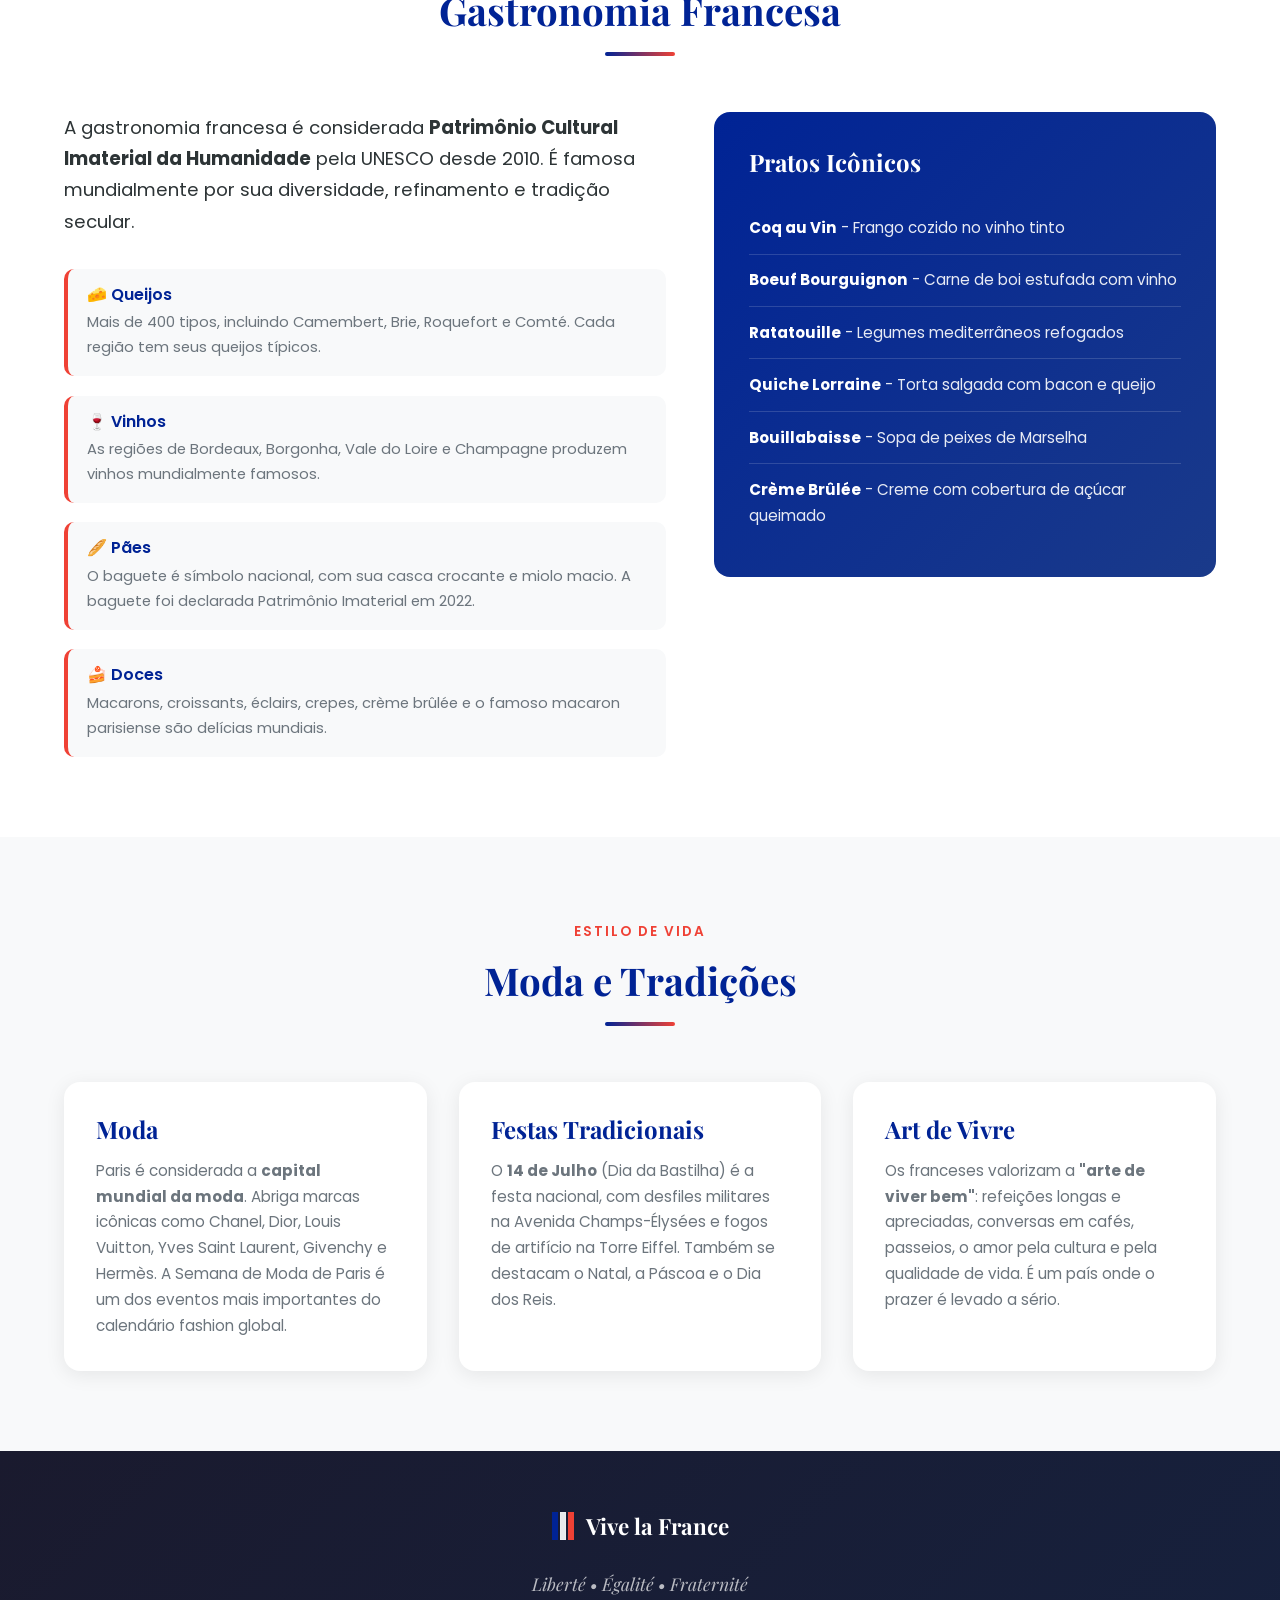
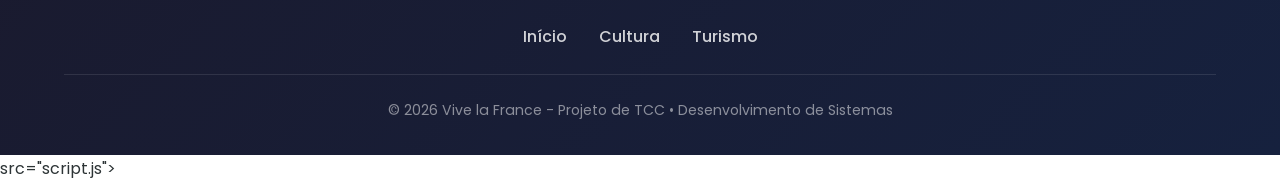
==== commit 04cf2633: "Add files via upload" ====
--- a/Depressão/cultura.html
+++ b/Depressão/cultura.html
@@ -264,6 +264,6 @@
             section.style.transition = 'opacity 0.8s ease, transform 0.8s ease';
             observer.observe(section);
         });
-    </script>
+     </script>src="script.js"></script>
 </body>
 </html>
--- a/Depressão/index.css
+++ b/Depressão/index.css
@@ -1185,4 +1185,56 @@
     .ponto-numero {
         font-size: 2.5rem;
     }
+}
+/* ============================================
+   ANIMAÇÕES DE SCROLL (adicionar no final do CSS)
+   ============================================ */
+.animar {
+    opacity: 0;
+    transform: translateY(40px);
+    transition: opacity 0.8s ease, transform 0.8s ease;
+}
+
+.animar.visivel {
+    opacity: 1;
+    transform: translateY(0);
+}
+
+/* Delay para elementos aparecerem em sequência */
+.animar:nth-child(2) { transition-delay: 0.1s; }
+.animar:nth-child(3) { transition-delay: 0.2s; }
+.animar:nth-child(4) { transition-delay: 0.3s; }
+
+/* Efeito na navbar ao rolar */
+.navbar.scroll-ativo {
+    height: 65px;
+    box-shadow: 0 5px 30px rgba(0, 0, 0, 0.12);
+}
+
+.navbar.scroll-ativo .nav-container {
+    height: 65px;
+}
+
+/* Efeito hover 3D nos cards */
+.cultura-card,
+.tradicao-card,
+.dado-card {
+    transform-style: preserve-3d;
+    transition: transform 0.3s ease, box-shadow 0.3s ease !important;
+}
+
+/* Cursor pointer nos cards clicáveis */
+.explore-card,
+.dado-card {
+    cursor: pointer;
+}
+
+/* Ajuste para o botão de voltar ao topo em mobile */
+@media (max-width: 768px) {
+    .btn-voltar-topo {
+        bottom: 20px;
+        right: 20px;
+        width: 45px;
+        height: 45px;
+    }
 }
